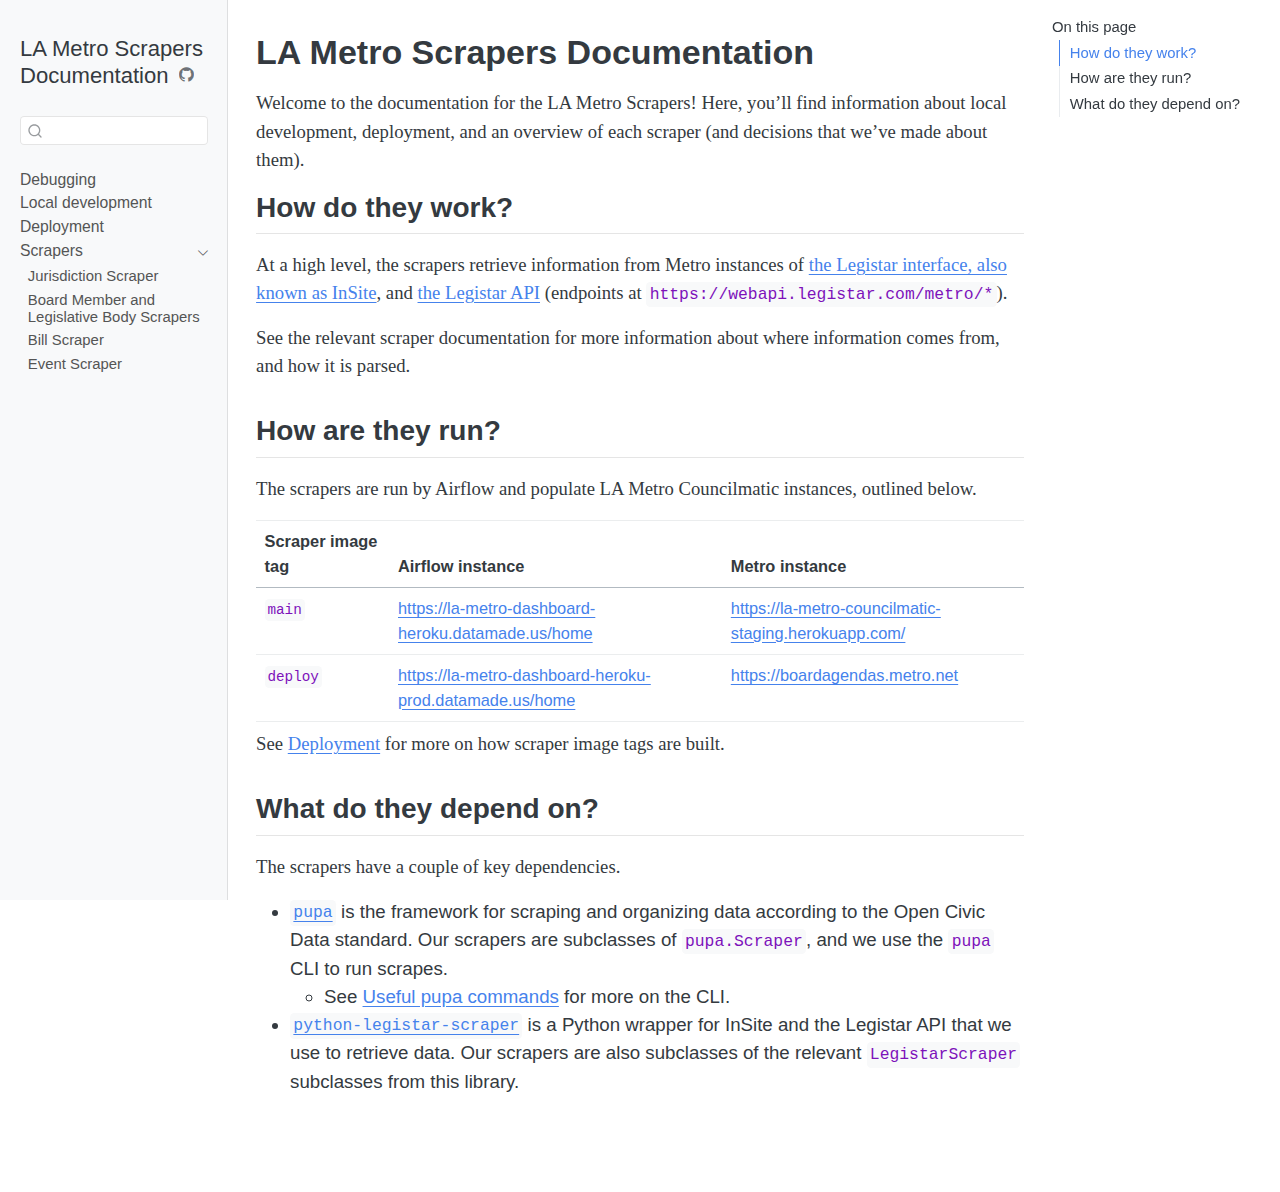
==== index.html @ 0d82e2c9 "Built site for gh-pages" ====
<!DOCTYPE html>
<html xmlns="http://www.w3.org/1999/xhtml" lang="en" xml:lang="en"><head>

<meta charset="utf-8">
<meta name="generator" content="quarto-1.5.54">

<meta name="viewport" content="width=device-width, initial-scale=1.0, user-scalable=yes">


<title>LA Metro Scrapers Documentation</title>
<style>
code{white-space: pre-wrap;}
span.smallcaps{font-variant: small-caps;}
div.columns{display: flex; gap: min(4vw, 1.5em);}
div.column{flex: auto; overflow-x: auto;}
div.hanging-indent{margin-left: 1.5em; text-indent: -1.5em;}
ul.task-list{list-style: none;}
ul.task-list li input[type="checkbox"] {
  width: 0.8em;
  margin: 0 0.8em 0.2em -1em; /* quarto-specific, see https://github.com/quarto-dev/quarto-cli/issues/4556 */ 
  vertical-align: middle;
}
</style>


<script src="site_libs/quarto-nav/quarto-nav.js"></script>
<script src="site_libs/quarto-nav/headroom.min.js"></script>
<script src="site_libs/clipboard/clipboard.min.js"></script>
<script src="site_libs/quarto-search/autocomplete.umd.js"></script>
<script src="site_libs/quarto-search/fuse.min.js"></script>
<script src="site_libs/quarto-search/quarto-search.js"></script>
<meta name="quarto:offset" content="./">
<script src="site_libs/quarto-html/quarto.js"></script>
<script src="site_libs/quarto-html/popper.min.js"></script>
<script src="site_libs/quarto-html/tippy.umd.min.js"></script>
<script src="site_libs/quarto-html/anchor.min.js"></script>
<link href="site_libs/quarto-html/tippy.css" rel="stylesheet">
<link href="site_libs/quarto-html/quarto-syntax-highlighting.css" rel="stylesheet" id="quarto-text-highlighting-styles">
<script src="site_libs/bootstrap/bootstrap.min.js"></script>
<link href="site_libs/bootstrap/bootstrap-icons.css" rel="stylesheet">
<link href="site_libs/bootstrap/bootstrap.min.css" rel="stylesheet" id="quarto-bootstrap" data-mode="light">
<script id="quarto-search-options" type="application/json">{
  "location": "sidebar",
  "copy-button": false,
  "collapse-after": 3,
  "panel-placement": "start",
  "type": "textbox",
  "limit": 50,
  "keyboard-shortcut": [
    "f",
    "/",
    "s"
  ],
  "show-item-context": false,
  "language": {
    "search-no-results-text": "No results",
    "search-matching-documents-text": "matching documents",
    "search-copy-link-title": "Copy link to search",
    "search-hide-matches-text": "Hide additional matches",
    "search-more-match-text": "more match in this document",
    "search-more-matches-text": "more matches in this document",
    "search-clear-button-title": "Clear",
    "search-text-placeholder": "",
    "search-detached-cancel-button-title": "Cancel",
    "search-submit-button-title": "Submit",
    "search-label": "Search"
  }
}</script>


<link rel="stylesheet" href="styles.css">
</head>

<body class="nav-sidebar docked">

<div id="quarto-search-results"></div>
  <header id="quarto-header" class="headroom fixed-top">
  <nav class="quarto-secondary-nav">
    <div class="container-fluid d-flex">
      <button type="button" class="quarto-btn-toggle btn" data-bs-toggle="collapse" role="button" data-bs-target=".quarto-sidebar-collapse-item" aria-controls="quarto-sidebar" aria-expanded="false" aria-label="Toggle sidebar navigation" onclick="if (window.quartoToggleHeadroom) { window.quartoToggleHeadroom(); }">
        <i class="bi bi-layout-text-sidebar-reverse"></i>
      </button>
        <nav class="quarto-page-breadcrumbs" aria-label="breadcrumb"><ol class="breadcrumb"><li class="breadcrumb-item">
      LA Metro Scrapers Documentation
      </li></ol></nav>
        <a class="flex-grow-1" role="navigation" data-bs-toggle="collapse" data-bs-target=".quarto-sidebar-collapse-item" aria-controls="quarto-sidebar" aria-expanded="false" aria-label="Toggle sidebar navigation" onclick="if (window.quartoToggleHeadroom) { window.quartoToggleHeadroom(); }">      
        </a>
      <button type="button" class="btn quarto-search-button" aria-label="Search" onclick="window.quartoOpenSearch();">
        <i class="bi bi-search"></i>
      </button>
    </div>
  </nav>
</header>
<!-- content -->
<div id="quarto-content" class="quarto-container page-columns page-rows-contents page-layout-article">
<!-- sidebar -->
  <nav id="quarto-sidebar" class="sidebar collapse collapse-horizontal quarto-sidebar-collapse-item sidebar-navigation docked overflow-auto">
    <div class="pt-lg-2 mt-2 text-left sidebar-header">
    <div class="sidebar-title mb-0 py-0">
      <a href="./">LA Metro Scrapers Documentation</a> 
        <div class="sidebar-tools-main">
    <div class="dropdown">
      <a href="" title="" id="quarto-navigation-tool-dropdown-0" class="quarto-navigation-tool dropdown-toggle px-1" data-bs-toggle="dropdown" aria-expanded="false" role="link" aria-label=""><i class="bi bi-github"></i></a>
      <ul class="dropdown-menu" aria-labelledby="quarto-navigation-tool-dropdown-0">
          <li>
            <a class="dropdown-item sidebar-tools-main-item" href="https://github.com/Metro-Records/scrapers-lametro">
            Source Code
            </a>
          </li>
          <li>
            <a class="dropdown-item sidebar-tools-main-item" href="https://github.com/Metro-Records/scrapers-lametro/issues">
            Issue Tracker
            </a>
          </li>
          <li>
            <a class="dropdown-item sidebar-tools-main-item" href="https://github.com/opencivicdata/scrapers-us-municipal/issues?q=is%3Aissue+metro">
            Legacy Issue Tracker
            </a>
          </li>
      </ul>
    </div>
</div>
    </div>
      </div>
        <div class="mt-2 flex-shrink-0 align-items-center">
        <div class="sidebar-search">
        <div id="quarto-search" class="" title="Search"></div>
        </div>
        </div>
    <div class="sidebar-menu-container"> 
    <ul class="list-unstyled mt-1">
        <li class="sidebar-item">
  <div class="sidebar-item-container"> 
  <a href="./debugging.html" class="sidebar-item-text sidebar-link">
 <span class="menu-text">Debugging</span></a>
  </div>
</li>
        <li class="sidebar-item">
  <div class="sidebar-item-container"> 
  <a href="./local-development.html" class="sidebar-item-text sidebar-link">
 <span class="menu-text">Local development</span></a>
  </div>
</li>
        <li class="sidebar-item">
  <div class="sidebar-item-container"> 
  <a href="./deployment.html" class="sidebar-item-text sidebar-link">
 <span class="menu-text">Deployment</span></a>
  </div>
</li>
        <li class="sidebar-item sidebar-item-section">
      <div class="sidebar-item-container"> 
            <a class="sidebar-item-text sidebar-link text-start" data-bs-toggle="collapse" data-bs-target="#quarto-sidebar-section-1" role="navigation" aria-expanded="true">
 <span class="menu-text">Scrapers</span></a>
          <a class="sidebar-item-toggle text-start" data-bs-toggle="collapse" data-bs-target="#quarto-sidebar-section-1" role="navigation" aria-expanded="true" aria-label="Toggle section">
            <i class="bi bi-chevron-right ms-2"></i>
          </a> 
      </div>
      <ul id="quarto-sidebar-section-1" class="collapse list-unstyled sidebar-section depth1 show">  
          <li class="sidebar-item">
  <div class="sidebar-item-container"> 
  <a href="./scrapers/jurisdiction.html" class="sidebar-item-text sidebar-link">
 <span class="menu-text">Jurisdiction Scraper</span></a>
  </div>
</li>
          <li class="sidebar-item">
  <div class="sidebar-item-container"> 
  <a href="./scrapers/people.html" class="sidebar-item-text sidebar-link">
 <span class="menu-text">Board Member and Legislative Body Scrapers</span></a>
  </div>
</li>
          <li class="sidebar-item">
  <div class="sidebar-item-container"> 
  <a href="./scrapers/bills.html" class="sidebar-item-text sidebar-link">
 <span class="menu-text">Bill Scraper</span></a>
  </div>
</li>
          <li class="sidebar-item">
  <div class="sidebar-item-container"> 
  <a href="./scrapers/events.html" class="sidebar-item-text sidebar-link">
 <span class="menu-text">Event Scraper</span></a>
  </div>
</li>
      </ul>
  </li>
    </ul>
    </div>
</nav>
<div id="quarto-sidebar-glass" class="quarto-sidebar-collapse-item" data-bs-toggle="collapse" data-bs-target=".quarto-sidebar-collapse-item"></div>
<!-- margin-sidebar -->
    <div id="quarto-margin-sidebar" class="sidebar margin-sidebar">
        <nav id="TOC" role="doc-toc" class="toc-active">
    <h2 id="toc-title">On this page</h2>
   
  <ul>
  <li><a href="#how-do-they-work" id="toc-how-do-they-work" class="nav-link active" data-scroll-target="#how-do-they-work">How do they work?</a></li>
  <li><a href="#how-are-they-run" id="toc-how-are-they-run" class="nav-link" data-scroll-target="#how-are-they-run">How are they run?</a></li>
  <li><a href="#what-do-they-depend-on" id="toc-what-do-they-depend-on" class="nav-link" data-scroll-target="#what-do-they-depend-on">What do they depend on?</a></li>
  </ul>
</nav>
    </div>
<!-- main -->
<main class="content" id="quarto-document-content">

<header id="title-block-header" class="quarto-title-block default">
<div class="quarto-title">
<h1 class="title">LA Metro Scrapers Documentation</h1>
</div>



<div class="quarto-title-meta">

    
  
    
  </div>
  


</header>


<p>Welcome to the documentation for the LA Metro Scrapers! Here, you’ll find information about local development, deployment, and an overview of each scraper (and decisions that we’ve made about them).</p>
<section id="how-do-they-work" class="level2">
<h2 class="anchored" data-anchor-id="how-do-they-work">How do they work?</h2>
<p>At a high level, the scrapers retrieve information from Metro instances of <a href="https://metro.legistar.com/Legislation.aspx">the Legistar interface, also known as InSite</a>, and <a href="https://webapi.legistar.com/">the Legistar API</a> (endpoints at <code>https://webapi.legistar.com/metro/*</code>).</p>
<p>See the relevant scraper documentation for more information about where information comes from, and how it is parsed.</p>
</section>
<section id="how-are-they-run" class="level2">
<h2 class="anchored" data-anchor-id="how-are-they-run">How are they run?</h2>
<p>The scrapers are run by Airflow and populate LA Metro Councilmatic instances, outlined below.</p>
<table class="caption-top table">
<thead>
<tr class="header">
<th>Scraper image tag</th>
<th>Airflow instance</th>
<th>Metro instance</th>
</tr>
</thead>
<tbody>
<tr class="odd">
<td><code>main</code></td>
<td><a href="https://la-metro-dashboard-heroku.datamade.us/home">https://la-metro-dashboard-heroku.datamade.us/home</a></td>
<td><a href="https://la-metro-councilmatic-staging.herokuapp.com/">https://la-metro-councilmatic-staging.herokuapp.com/</a></td>
</tr>
<tr class="even">
<td><code>deploy</code></td>
<td><a href="https://la-metro-dashboard-heroku-prod.datamade.us/home">https://la-metro-dashboard-heroku-prod.datamade.us/home</a></td>
<td><a href="https://boardagendas.metro.net">https://boardagendas.metro.net</a></td>
</tr>
</tbody>
</table>
<p>See <a href="./deployment.html">Deployment</a> for more on how scraper image tags are built.</p>
</section>
<section id="what-do-they-depend-on" class="level2">
<h2 class="anchored" data-anchor-id="what-do-they-depend-on">What do they depend on?</h2>
<p>The scrapers have a couple of key dependencies.</p>
<ul>
<li><a href="https://github.com/opencivicdata/pupa"><code>pupa</code></a> is the framework for scraping and organizing data according to the Open Civic Data standard. Our scrapers are subclasses of <code>pupa.Scraper</code>, and we use the <code>pupa</code> CLI to run scrapes.
<ul>
<li>See <a href="http://localhost:3821/local-development.html#useful-pupa-commands">Useful pupa commands</a> for more on the CLI.</li>
</ul></li>
<li><a href="https://github.com/opencivicdata/python-legistar-scraper/"><code>python-legistar-scraper</code></a> is a Python wrapper for InSite and the Legistar API that we use to retrieve data. Our scrapers are also subclasses of the relevant <code>LegistarScraper</code> subclasses from this library.</li>
</ul>


</section>

</main> <!-- /main -->
<script id="quarto-html-after-body" type="application/javascript">
window.document.addEventListener("DOMContentLoaded", function (event) {
  const toggleBodyColorMode = (bsSheetEl) => {
    const mode = bsSheetEl.getAttribute("data-mode");
    const bodyEl = window.document.querySelector("body");
    if (mode === "dark") {
      bodyEl.classList.add("quarto-dark");
      bodyEl.classList.remove("quarto-light");
    } else {
      bodyEl.classList.add("quarto-light");
      bodyEl.classList.remove("quarto-dark");
    }
  }
  const toggleBodyColorPrimary = () => {
    const bsSheetEl = window.document.querySelector("link#quarto-bootstrap");
    if (bsSheetEl) {
      toggleBodyColorMode(bsSheetEl);
    }
  }
  toggleBodyColorPrimary();  
  const icon = "";
  const anchorJS = new window.AnchorJS();
  anchorJS.options = {
    placement: 'right',
    icon: icon
  };
  anchorJS.add('.anchored');
  const isCodeAnnotation = (el) => {
    for (const clz of el.classList) {
      if (clz.startsWith('code-annotation-')) {                     
        return true;
      }
    }
    return false;
  }
  const onCopySuccess = function(e) {
    // button target
    const button = e.trigger;
    // don't keep focus
    button.blur();
    // flash "checked"
    button.classList.add('code-copy-button-checked');
    var currentTitle = button.getAttribute("title");
    button.setAttribute("title", "Copied!");
    let tooltip;
    if (window.bootstrap) {
      button.setAttribute("data-bs-toggle", "tooltip");
      button.setAttribute("data-bs-placement", "left");
      button.setAttribute("data-bs-title", "Copied!");
      tooltip = new bootstrap.Tooltip(button, 
        { trigger: "manual", 
          customClass: "code-copy-button-tooltip",
          offset: [0, -8]});
      tooltip.show();    
    }
    setTimeout(function() {
      if (tooltip) {
        tooltip.hide();
        button.removeAttribute("data-bs-title");
        button.removeAttribute("data-bs-toggle");
        button.removeAttribute("data-bs-placement");
      }
      button.setAttribute("title", currentTitle);
      button.classList.remove('code-copy-button-checked');
    }, 1000);
    // clear code selection
    e.clearSelection();
  }
  const getTextToCopy = function(trigger) {
      const codeEl = trigger.previousElementSibling.cloneNode(true);
      for (const childEl of codeEl.children) {
        if (isCodeAnnotation(childEl)) {
          childEl.remove();
        }
      }
      return codeEl.innerText;
  }
  const clipboard = new window.ClipboardJS('.code-copy-button:not([data-in-quarto-modal])', {
    text: getTextToCopy
  });
  clipboard.on('success', onCopySuccess);
  if (window.document.getElementById('quarto-embedded-source-code-modal')) {
    // For code content inside modals, clipBoardJS needs to be initialized with a container option
    // TODO: Check when it could be a function (https://github.com/zenorocha/clipboard.js/issues/860)
    const clipboardModal = new window.ClipboardJS('.code-copy-button[data-in-quarto-modal]', {
      text: getTextToCopy,
      container: window.document.getElementById('quarto-embedded-source-code-modal')
    });
    clipboardModal.on('success', onCopySuccess);
  }
    var localhostRegex = new RegExp(/^(?:http|https):\/\/localhost\:?[0-9]*\//);
    var mailtoRegex = new RegExp(/^mailto:/);
      var filterRegex = new RegExp("https:\/\/Metro-Records\.github\.io\/scrapers-lametro\/");
    var isInternal = (href) => {
        return filterRegex.test(href) || localhostRegex.test(href) || mailtoRegex.test(href);
    }
    // Inspect non-navigation links and adorn them if external
 	var links = window.document.querySelectorAll('a[href]:not(.nav-link):not(.navbar-brand):not(.toc-action):not(.sidebar-link):not(.sidebar-item-toggle):not(.pagination-link):not(.no-external):not([aria-hidden]):not(.dropdown-item):not(.quarto-navigation-tool):not(.about-link)');
    for (var i=0; i<links.length; i++) {
      const link = links[i];
      if (!isInternal(link.href)) {
        // undo the damage that might have been done by quarto-nav.js in the case of
        // links that we want to consider external
        if (link.dataset.originalHref !== undefined) {
          link.href = link.dataset.originalHref;
        }
      }
    }
  function tippyHover(el, contentFn, onTriggerFn, onUntriggerFn) {
    const config = {
      allowHTML: true,
      maxWidth: 500,
      delay: 100,
      arrow: false,
      appendTo: function(el) {
          return el.parentElement;
      },
      interactive: true,
      interactiveBorder: 10,
      theme: 'quarto',
      placement: 'bottom-start',
    };
    if (contentFn) {
      config.content = contentFn;
    }
    if (onTriggerFn) {
      config.onTrigger = onTriggerFn;
    }
    if (onUntriggerFn) {
      config.onUntrigger = onUntriggerFn;
    }
    window.tippy(el, config); 
  }
  const noterefs = window.document.querySelectorAll('a[role="doc-noteref"]');
  for (var i=0; i<noterefs.length; i++) {
    const ref = noterefs[i];
    tippyHover(ref, function() {
      // use id or data attribute instead here
      let href = ref.getAttribute('data-footnote-href') || ref.getAttribute('href');
      try { href = new URL(href).hash; } catch {}
      const id = href.replace(/^#\/?/, "");
      const note = window.document.getElementById(id);
      if (note) {
        return note.innerHTML;
      } else {
        return "";
      }
    });
  }
  const xrefs = window.document.querySelectorAll('a.quarto-xref');
  const processXRef = (id, note) => {
    // Strip column container classes
    const stripColumnClz = (el) => {
      el.classList.remove("page-full", "page-columns");
      if (el.children) {
        for (const child of el.children) {
          stripColumnClz(child);
        }
      }
    }
    stripColumnClz(note)
    if (id === null || id.startsWith('sec-')) {
      // Special case sections, only their first couple elements
      const container = document.createElement("div");
      if (note.children && note.children.length > 2) {
        container.appendChild(note.children[0].cloneNode(true));
        for (let i = 1; i < note.children.length; i++) {
          const child = note.children[i];
          if (child.tagName === "P" && child.innerText === "") {
            continue;
          } else {
            container.appendChild(child.cloneNode(true));
            break;
          }
        }
        if (window.Quarto?.typesetMath) {
          window.Quarto.typesetMath(container);
        }
        return container.innerHTML
      } else {
        if (window.Quarto?.typesetMath) {
          window.Quarto.typesetMath(note);
        }
        return note.innerHTML;
      }
    } else {
      // Remove any anchor links if they are present
      const anchorLink = note.querySelector('a.anchorjs-link');
      if (anchorLink) {
        anchorLink.remove();
      }
      if (window.Quarto?.typesetMath) {
        window.Quarto.typesetMath(note);
      }
      // TODO in 1.5, we should make sure this works without a callout special case
      if (note.classList.contains("callout")) {
        return note.outerHTML;
      } else {
        return note.innerHTML;
      }
    }
  }
  for (var i=0; i<xrefs.length; i++) {
    const xref = xrefs[i];
    tippyHover(xref, undefined, function(instance) {
      instance.disable();
      let url = xref.getAttribute('href');
      let hash = undefined; 
      if (url.startsWith('#')) {
        hash = url;
      } else {
        try { hash = new URL(url).hash; } catch {}
      }
      if (hash) {
        const id = hash.replace(/^#\/?/, "");
        const note = window.document.getElementById(id);
        if (note !== null) {
          try {
            const html = processXRef(id, note.cloneNode(true));
            instance.setContent(html);
          } finally {
            instance.enable();
            instance.show();
          }
        } else {
          // See if we can fetch this
          fetch(url.split('#')[0])
          .then(res => res.text())
          .then(html => {
            const parser = new DOMParser();
            const htmlDoc = parser.parseFromString(html, "text/html");
            const note = htmlDoc.getElementById(id);
            if (note !== null) {
              const html = processXRef(id, note);
              instance.setContent(html);
            } 
          }).finally(() => {
            instance.enable();
            instance.show();
          });
        }
      } else {
        // See if we can fetch a full url (with no hash to target)
        // This is a special case and we should probably do some content thinning / targeting
        fetch(url)
        .then(res => res.text())
        .then(html => {
          const parser = new DOMParser();
          const htmlDoc = parser.parseFromString(html, "text/html");
          const note = htmlDoc.querySelector('main.content');
          if (note !== null) {
            // This should only happen for chapter cross references
            // (since there is no id in the URL)
            // remove the first header
            if (note.children.length > 0 && note.children[0].tagName === "HEADER") {
              note.children[0].remove();
            }
            const html = processXRef(null, note);
            instance.setContent(html);
          } 
        }).finally(() => {
          instance.enable();
          instance.show();
        });
      }
    }, function(instance) {
    });
  }
      let selectedAnnoteEl;
      const selectorForAnnotation = ( cell, annotation) => {
        let cellAttr = 'data-code-cell="' + cell + '"';
        let lineAttr = 'data-code-annotation="' +  annotation + '"';
        const selector = 'span[' + cellAttr + '][' + lineAttr + ']';
        return selector;
      }
      const selectCodeLines = (annoteEl) => {
        const doc = window.document;
        const targetCell = annoteEl.getAttribute("data-target-cell");
        const targetAnnotation = annoteEl.getAttribute("data-target-annotation");
        const annoteSpan = window.document.querySelector(selectorForAnnotation(targetCell, targetAnnotation));
        const lines = annoteSpan.getAttribute("data-code-lines").split(",");
        const lineIds = lines.map((line) => {
          return targetCell + "-" + line;
        })
        let top = null;
        let height = null;
        let parent = null;
        if (lineIds.length > 0) {
            //compute the position of the single el (top and bottom and make a div)
            const el = window.document.getElementById(lineIds[0]);
            top = el.offsetTop;
            height = el.offsetHeight;
            parent = el.parentElement.parentElement;
          if (lineIds.length > 1) {
            const lastEl = window.document.getElementById(lineIds[lineIds.length - 1]);
            const bottom = lastEl.offsetTop + lastEl.offsetHeight;
            height = bottom - top;
          }
          if (top !== null && height !== null && parent !== null) {
            // cook up a div (if necessary) and position it 
            let div = window.document.getElementById("code-annotation-line-highlight");
            if (div === null) {
              div = window.document.createElement("div");
              div.setAttribute("id", "code-annotation-line-highlight");
              div.style.position = 'absolute';
              parent.appendChild(div);
            }
            div.style.top = top - 2 + "px";
            div.style.height = height + 4 + "px";
            div.style.left = 0;
            let gutterDiv = window.document.getElementById("code-annotation-line-highlight-gutter");
            if (gutterDiv === null) {
              gutterDiv = window.document.createElement("div");
              gutterDiv.setAttribute("id", "code-annotation-line-highlight-gutter");
              gutterDiv.style.position = 'absolute';
              const codeCell = window.document.getElementById(targetCell);
              const gutter = codeCell.querySelector('.code-annotation-gutter');
              gutter.appendChild(gutterDiv);
            }
            gutterDiv.style.top = top - 2 + "px";
            gutterDiv.style.height = height + 4 + "px";
          }
          selectedAnnoteEl = annoteEl;
        }
      };
      const unselectCodeLines = () => {
        const elementsIds = ["code-annotation-line-highlight", "code-annotation-line-highlight-gutter"];
        elementsIds.forEach((elId) => {
          const div = window.document.getElementById(elId);
          if (div) {
            div.remove();
          }
        });
        selectedAnnoteEl = undefined;
      };
        // Handle positioning of the toggle
    window.addEventListener(
      "resize",
      throttle(() => {
        elRect = undefined;
        if (selectedAnnoteEl) {
          selectCodeLines(selectedAnnoteEl);
        }
      }, 10)
    );
    function throttle(fn, ms) {
    let throttle = false;
    let timer;
      return (...args) => {
        if(!throttle) { // first call gets through
            fn.apply(this, args);
            throttle = true;
        } else { // all the others get throttled
            if(timer) clearTimeout(timer); // cancel #2
            timer = setTimeout(() => {
              fn.apply(this, args);
              timer = throttle = false;
            }, ms);
        }
      };
    }
      // Attach click handler to the DT
      const annoteDls = window.document.querySelectorAll('dt[data-target-cell]');
      for (const annoteDlNode of annoteDls) {
        annoteDlNode.addEventListener('click', (event) => {
          const clickedEl = event.target;
          if (clickedEl !== selectedAnnoteEl) {
            unselectCodeLines();
            const activeEl = window.document.querySelector('dt[data-target-cell].code-annotation-active');
            if (activeEl) {
              activeEl.classList.remove('code-annotation-active');
            }
            selectCodeLines(clickedEl);
            clickedEl.classList.add('code-annotation-active');
          } else {
            // Unselect the line
            unselectCodeLines();
            clickedEl.classList.remove('code-annotation-active');
          }
        });
      }
  const findCites = (el) => {
    const parentEl = el.parentElement;
    if (parentEl) {
      const cites = parentEl.dataset.cites;
      if (cites) {
        return {
          el,
          cites: cites.split(' ')
        };
      } else {
        return findCites(el.parentElement)
      }
    } else {
      return undefined;
    }
  };
  var bibliorefs = window.document.querySelectorAll('a[role="doc-biblioref"]');
  for (var i=0; i<bibliorefs.length; i++) {
    const ref = bibliorefs[i];
    const citeInfo = findCites(ref);
    if (citeInfo) {
      tippyHover(citeInfo.el, function() {
        var popup = window.document.createElement('div');
        citeInfo.cites.forEach(function(cite) {
          var citeDiv = window.document.createElement('div');
          citeDiv.classList.add('hanging-indent');
          citeDiv.classList.add('csl-entry');
          var biblioDiv = window.document.getElementById('ref-' + cite);
          if (biblioDiv) {
            citeDiv.innerHTML = biblioDiv.innerHTML;
          }
          popup.appendChild(citeDiv);
        });
        return popup.innerHTML;
      });
    }
  }
});
</script>
</div> <!-- /content -->




</body></html>
---- site_libs/quarto-html/tippy.css ----
.tippy-box[data-animation=fade][data-state=hidden]{opacity:0}[data-tippy-root]{max-width:calc(100vw - 10px)}.tippy-box{position:relative;background-color:#333;color:#fff;border-radius:4px;font-size:14px;line-height:1.4;white-space:normal;outline:0;transition-property:transform,visibility,opacity}.tippy-box[data-placement^=top]>.tippy-arrow{bottom:0}.tippy-box[data-placement^=top]>.tippy-arrow:before{bottom:-7px;left:0;border-width:8px 8px 0;border-top-color:initial;transform-origin:center top}.tippy-box[data-placement^=bottom]>.tippy-arrow{top:0}.tippy-box[data-placement^=bottom]>.tippy-arrow:before{top:-7px;left:0;border-width:0 8px 8px;border-bottom-color:initial;transform-origin:center bottom}.tippy-box[data-placement^=left]>.tippy-arrow{right:0}.tippy-box[data-placement^=left]>.tippy-arrow:before{border-width:8px 0 8px 8px;border-left-color:initial;right:-7px;transform-origin:center left}.tippy-box[data-placement^=right]>.tippy-arrow{left:0}.tippy-box[data-placement^=right]>.tippy-arrow:before{left:-7px;border-width:8px 8px 8px 0;border-right-color:initial;transform-origin:center right}.tippy-box[data-inertia][data-state=visible]{transition-timing-function:cubic-bezier(.54,1.5,.38,1.11)}.tippy-arrow{width:16px;height:16px;color:#333}.tippy-arrow:before{content:"";position:absolute;border-color:transparent;border-style:solid}.tippy-content{position:relative;padding:5px 9px;z-index:1}
---- site_libs/quarto-html/quarto-syntax-highlighting.css ----
/* quarto syntax highlight colors */
:root {
  --quarto-hl-ot-color: #003B4F;
  --quarto-hl-at-color: #657422;
  --quarto-hl-ss-color: #20794D;
  --quarto-hl-an-color: #5E5E5E;
  --quarto-hl-fu-color: #4758AB;
  --quarto-hl-st-color: #20794D;
  --quarto-hl-cf-color: #003B4F;
  --quarto-hl-op-color: #5E5E5E;
  --quarto-hl-er-color: #AD0000;
  --quarto-hl-bn-color: #AD0000;
  --quarto-hl-al-color: #AD0000;
  --quarto-hl-va-color: #111111;
  --quarto-hl-bu-color: inherit;
  --quarto-hl-ex-color: inherit;
  --quarto-hl-pp-color: #AD0000;
  --quarto-hl-in-color: #5E5E5E;
  --quarto-hl-vs-color: #20794D;
  --quarto-hl-wa-color: #5E5E5E;
  --quarto-hl-do-color: #5E5E5E;
  --quarto-hl-im-color: #00769E;
  --quarto-hl-ch-color: #20794D;
  --quarto-hl-dt-color: #AD0000;
  --quarto-hl-fl-color: #AD0000;
  --quarto-hl-co-color: #5E5E5E;
  --quarto-hl-cv-color: #5E5E5E;
  --quarto-hl-cn-color: #8f5902;
  --quarto-hl-sc-color: #5E5E5E;
  --quarto-hl-dv-color: #AD0000;
  --quarto-hl-kw-color: #003B4F;
}

/* other quarto variables */
:root {
  --quarto-font-monospace: SFMono-Regular, Menlo, Monaco, Consolas, "Liberation Mono", "Courier New", monospace;
}

pre > code.sourceCode > span {
  color: #003B4F;
}

code span {
  color: #003B4F;
}

code.sourceCode > span {
  color: #003B4F;
}

div.sourceCode,
div.sourceCode pre.sourceCode {
  color: #003B4F;
}

code span.ot {
  color: #003B4F;
  font-style: inherit;
}

code span.at {
  color: #657422;
  font-style: inherit;
}

code span.ss {
  color: #20794D;
  font-style: inherit;
}

code span.an {
  color: #5E5E5E;
  font-style: inherit;
}

code span.fu {
  color: #4758AB;
  font-style: inherit;
}

code span.st {
  color: #20794D;
  font-style: inherit;
}

code span.cf {
  color: #003B4F;
  font-weight: bold;
  font-style: inherit;
}

code span.op {
  color: #5E5E5E;
  font-style: inherit;
}

code span.er {
  color: #AD0000;
  font-style: inherit;
}

code span.bn {
  color: #AD0000;
  font-style: inherit;
}

code span.al {
  color: #AD0000;
  font-style: inherit;
}

code span.va {
  color: #111111;
  font-style: inherit;
}

code span.bu {
  font-style: inherit;
}

code span.ex {
  font-style: inherit;
}

code span.pp {
  color: #AD0000;
  font-style: inherit;
}

code span.in {
  color: #5E5E5E;
  font-style: inherit;
}

code span.vs {
  color: #20794D;
  font-style: inherit;
}

code span.wa {
  color: #5E5E5E;
  font-style: italic;
}

code span.do {
  color: #5E5E5E;
  font-style: italic;
}

code span.im {
  color: #00769E;
  font-style: inherit;
}

code span.ch {
  color: #20794D;
  font-style: inherit;
}

code span.dt {
  color: #AD0000;
  font-style: inherit;
}

code span.fl {
  color: #AD0000;
  font-style: inherit;
}

code span.co {
  color: #5E5E5E;
  font-style: inherit;
}

code span.cv {
  color: #5E5E5E;
  font-style: italic;
}

code span.cn {
  color: #8f5902;
  font-style: inherit;
}

code span.sc {
  color: #5E5E5E;
  font-style: inherit;
}

code span.dv {
  color: #AD0000;
  font-style: inherit;
}

code span.kw {
  color: #003B4F;
  font-weight: bold;
  font-style: inherit;
}

.prevent-inlining {
  content: "</";
}

/*# sourceMappingURL=debc5d5d77c3f9108843748ff7464032.css.map */
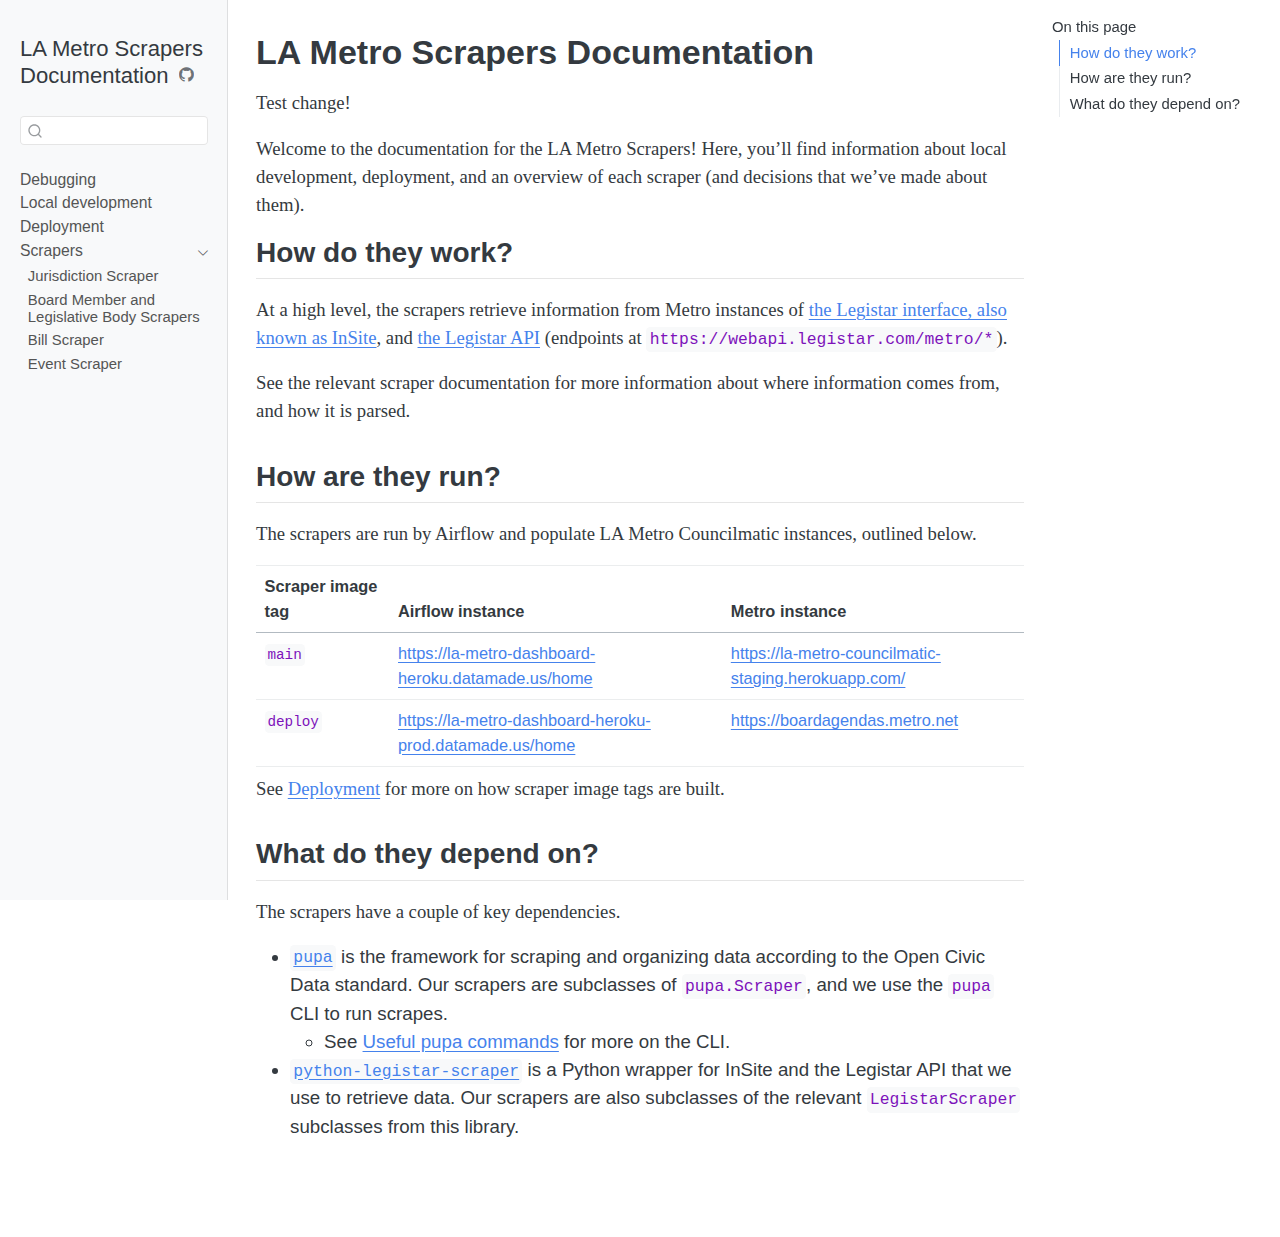
==== commit f803bbfa: "Built site for gh-pages" ====
--- a/index.html
+++ b/index.html
@@ -2,7 +2,7 @@
 <html xmlns="http://www.w3.org/1999/xhtml" lang="en" xml:lang="en"><head>
 
 <meta charset="utf-8">
-<meta name="generator" content="quarto-1.5.54">
+<meta name="generator" content="quarto-1.5.57">
 
 <meta name="viewport" content="width=device-width, initial-scale=1.0, user-scalable=yes">
 
@@ -220,6 +220,7 @@
 </header>
 
 
+<p>Test change!</p>
 <p>Welcome to the documentation for the LA Metro Scrapers! Here, you’ll find information about local development, deployment, and an overview of each scraper (and decisions that we’ve made about them).</p>
 <section id="how-do-they-work" class="level2">
 <h2 class="anchored" data-anchor-id="how-do-they-work">How do they work?</h2>
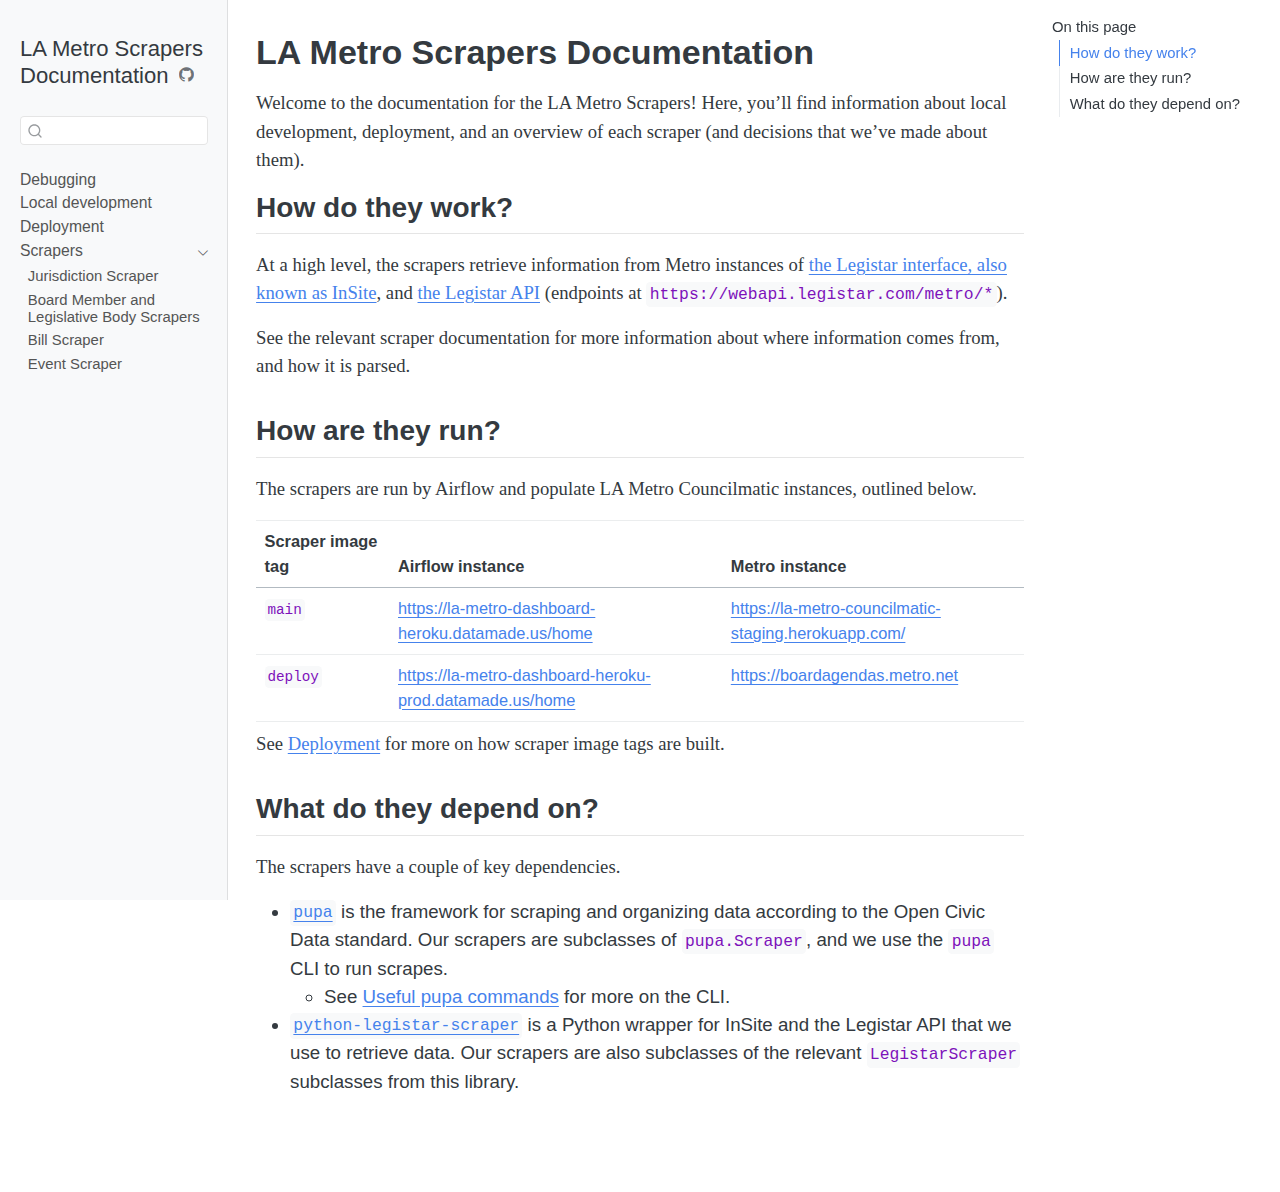
==== commit b975e347: "Built site for gh-pages" ====
--- a/index.html
+++ b/index.html
@@ -2,7 +2,7 @@
 <html xmlns="http://www.w3.org/1999/xhtml" lang="en" xml:lang="en"><head>
 
 <meta charset="utf-8">
-<meta name="generator" content="quarto-1.5.57">
+<meta name="generator" content="quarto-1.5.54">
 
 <meta name="viewport" content="width=device-width, initial-scale=1.0, user-scalable=yes">
 
@@ -220,7 +220,6 @@
 </header>
 
 
-<p>Test change!</p>
 <p>Welcome to the documentation for the LA Metro Scrapers! Here, you’ll find information about local development, deployment, and an overview of each scraper (and decisions that we’ve made about them).</p>
 <section id="how-do-they-work" class="level2">
 <h2 class="anchored" data-anchor-id="how-do-they-work">How do they work?</h2>
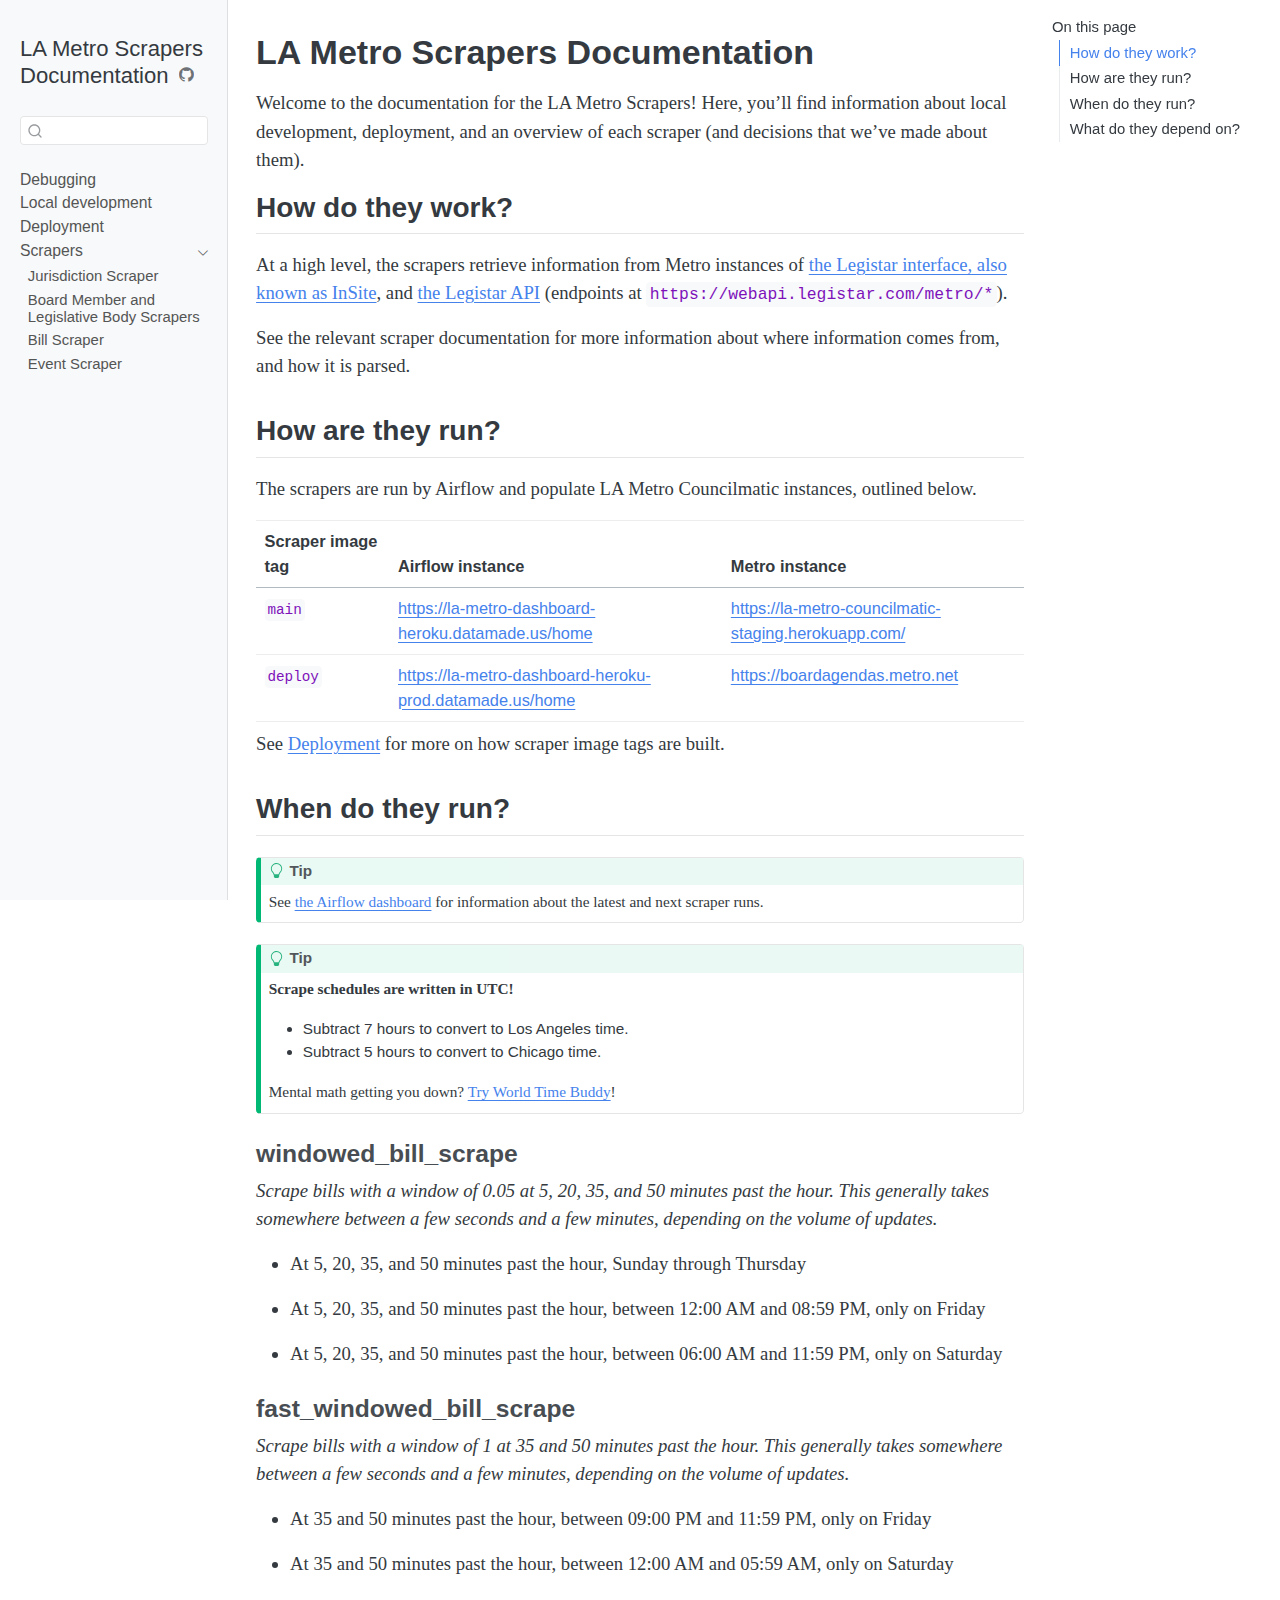
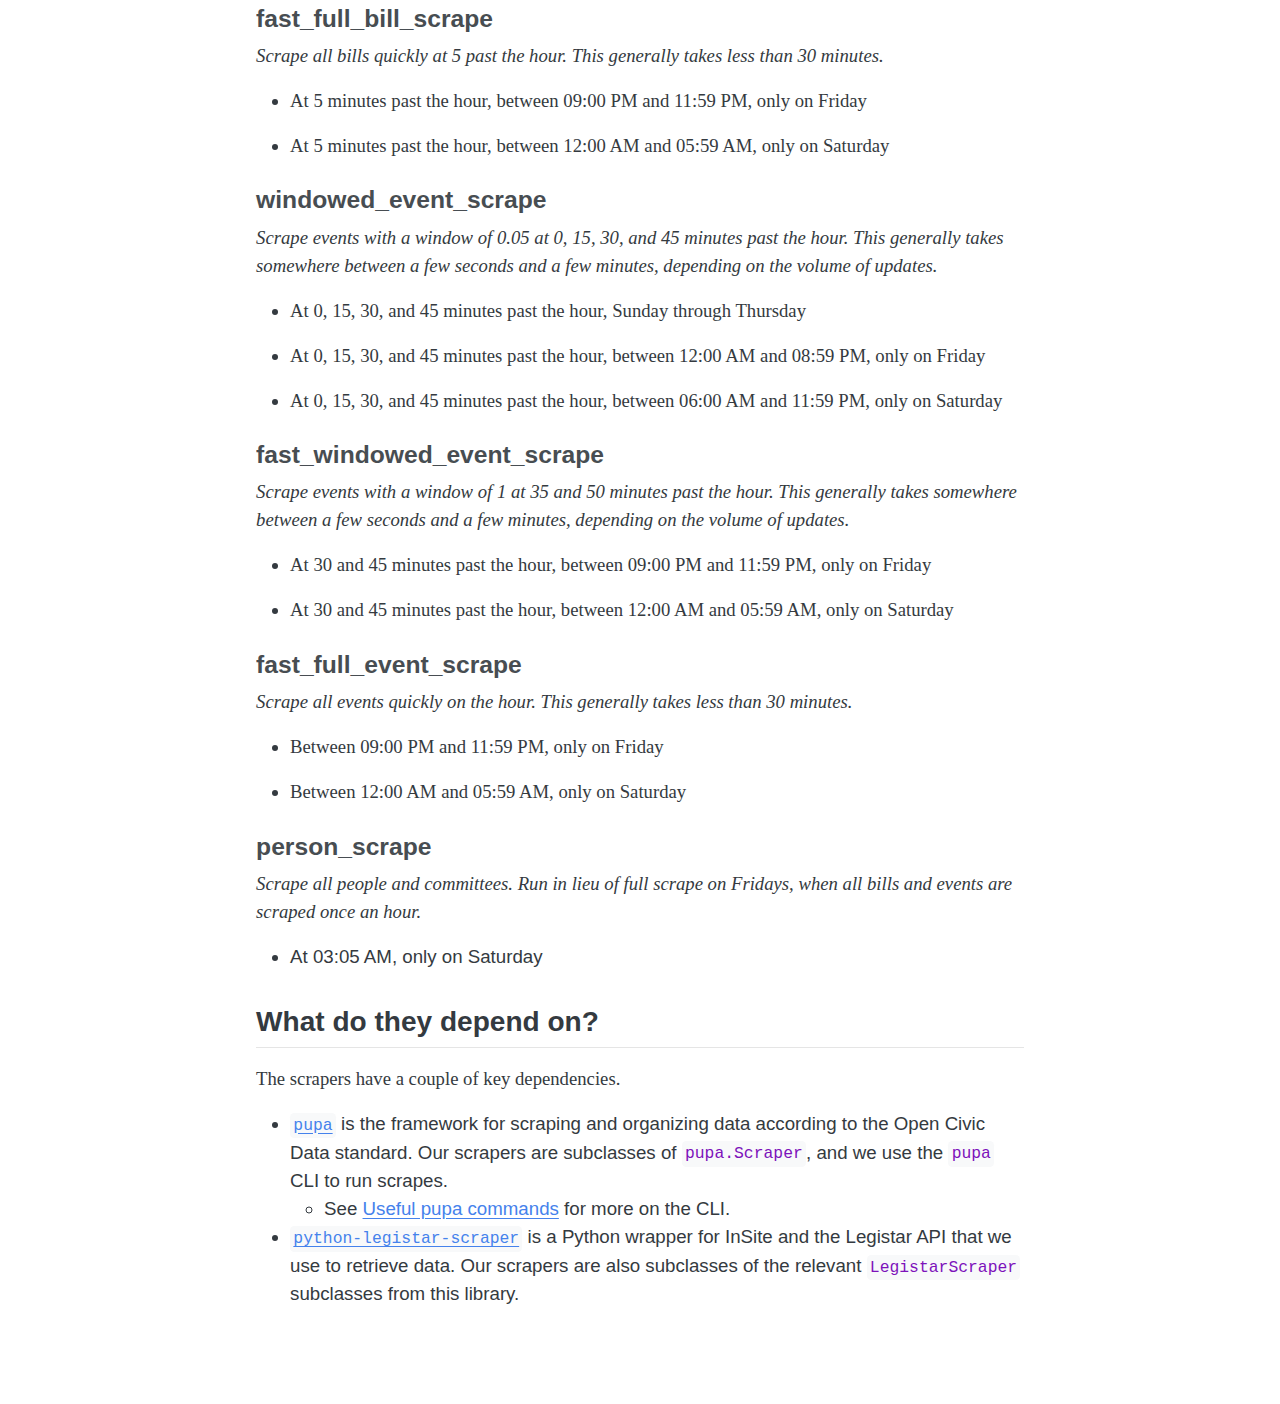
==== commit a48efb0b: "Built site for gh-pages" ====
--- a/index.html
+++ b/index.html
@@ -2,7 +2,7 @@
 <html xmlns="http://www.w3.org/1999/xhtml" lang="en" xml:lang="en"><head>
 
 <meta charset="utf-8">
-<meta name="generator" content="quarto-1.5.54">
+<meta name="generator" content="quarto-1.5.57">
 
 <meta name="viewport" content="width=device-width, initial-scale=1.0, user-scalable=yes">
 
@@ -194,6 +194,16 @@
   <ul>
   <li><a href="#how-do-they-work" id="toc-how-do-they-work" class="nav-link active" data-scroll-target="#how-do-they-work">How do they work?</a></li>
   <li><a href="#how-are-they-run" id="toc-how-are-they-run" class="nav-link" data-scroll-target="#how-are-they-run">How are they run?</a></li>
+  <li><a href="#when-do-they-run" id="toc-when-do-they-run" class="nav-link" data-scroll-target="#when-do-they-run">When do they run?</a>
+  <ul class="collapse">
+  <li><a href="#windowed_bill_scrape" id="toc-windowed_bill_scrape" class="nav-link" data-scroll-target="#windowed_bill_scrape">windowed_bill_scrape</a></li>
+  <li><a href="#fast_windowed_bill_scrape" id="toc-fast_windowed_bill_scrape" class="nav-link" data-scroll-target="#fast_windowed_bill_scrape">fast_windowed_bill_scrape</a></li>
+  <li><a href="#fast_full_bill_scrape" id="toc-fast_full_bill_scrape" class="nav-link" data-scroll-target="#fast_full_bill_scrape">fast_full_bill_scrape</a></li>
+  <li><a href="#windowed_event_scrape" id="toc-windowed_event_scrape" class="nav-link" data-scroll-target="#windowed_event_scrape">windowed_event_scrape</a></li>
+  <li><a href="#fast_windowed_event_scrape" id="toc-fast_windowed_event_scrape" class="nav-link" data-scroll-target="#fast_windowed_event_scrape">fast_windowed_event_scrape</a></li>
+  <li><a href="#fast_full_event_scrape" id="toc-fast_full_event_scrape" class="nav-link" data-scroll-target="#fast_full_event_scrape">fast_full_event_scrape</a></li>
+  <li><a href="#person_scrape" id="toc-person_scrape" class="nav-link" data-scroll-target="#person_scrape">person_scrape</a></li>
+  </ul></li>
   <li><a href="#what-do-they-depend-on" id="toc-what-do-they-depend-on" class="nav-link" data-scroll-target="#what-do-they-depend-on">What do they depend on?</a></li>
   </ul>
 </nav>
@@ -251,6 +261,97 @@
 </tbody>
 </table>
 <p>See <a href="./deployment.html">Deployment</a> for more on how scraper image tags are built.</p>
+</section>
+<section id="when-do-they-run" class="level2">
+<h2 class="anchored" data-anchor-id="when-do-they-run">When do they run?</h2>
+<div class="callout callout-style-default callout-tip callout-titled">
+<div class="callout-header d-flex align-content-center">
+<div class="callout-icon-container">
+<i class="callout-icon"></i>
+</div>
+<div class="callout-title-container flex-fill">
+Tip
+</div>
+</div>
+<div class="callout-body-container callout-body">
+<p>See <a href="https://la-metro-dashboard-heroku-prod.datamade.us/dashboard/">the Airflow dashboard</a> for information about the latest and next scraper runs.</p>
+</div>
+</div>
+<div class="callout callout-style-default callout-tip callout-titled">
+<div class="callout-header d-flex align-content-center">
+<div class="callout-icon-container">
+<i class="callout-icon"></i>
+</div>
+<div class="callout-title-container flex-fill">
+Tip
+</div>
+</div>
+<div class="callout-body-container callout-body">
+<p><strong>Scrape schedules are written in UTC!</strong></p>
+<ul>
+<li>Subtract 7 hours to convert to Los Angeles time.</li>
+<li>Subtract 5 hours to convert to Chicago time.</li>
+</ul>
+<p>Mental math getting you down? <a href="https://www.worldtimebuddy.com/?pl=1&amp;lid=100,5368361,4887398&amp;h=100&amp;hf=1">Try World Time Buddy</a>!</p>
+</div>
+</div>
+<section id="windowed_bill_scrape" class="level3">
+<h3 class="anchored" data-anchor-id="windowed_bill_scrape">windowed_bill_scrape</h3>
+<p><em>Scrape bills with a window of 0.05 at 5, 20, 35, and 50 minutes past the hour. This generally takes somewhere between a few seconds and a few minutes, depending on the volume of updates.</em></p>
+<ul>
+<li><p>At 5, 20, 35, and 50 minutes past the hour, Sunday through Thursday</p></li>
+<li><p>At 5, 20, 35, and 50 minutes past the hour, between 12:00 AM and 08:59 PM, only on Friday</p></li>
+<li><p>At 5, 20, 35, and 50 minutes past the hour, between 06:00 AM and 11:59 PM, only on Saturday</p></li>
+</ul>
+</section>
+<section id="fast_windowed_bill_scrape" class="level3">
+<h3 class="anchored" data-anchor-id="fast_windowed_bill_scrape">fast_windowed_bill_scrape</h3>
+<p><em>Scrape bills with a window of 1 at 35 and 50 minutes past the hour. This generally takes somewhere between a few seconds and a few minutes, depending on the volume of updates.</em></p>
+<ul>
+<li><p>At 35 and 50 minutes past the hour, between 09:00 PM and 11:59 PM, only on Friday</p></li>
+<li><p>At 35 and 50 minutes past the hour, between 12:00 AM and 05:59 AM, only on Saturday</p></li>
+</ul>
+</section>
+<section id="fast_full_bill_scrape" class="level3">
+<h3 class="anchored" data-anchor-id="fast_full_bill_scrape">fast_full_bill_scrape</h3>
+<p><em>Scrape all bills quickly at 5 past the hour. This generally takes less than 30 minutes.</em></p>
+<ul>
+<li><p>At 5 minutes past the hour, between 09:00 PM and 11:59 PM, only on Friday</p></li>
+<li><p>At 5 minutes past the hour, between 12:00 AM and 05:59 AM, only on Saturday</p></li>
+</ul>
+</section>
+<section id="windowed_event_scrape" class="level3">
+<h3 class="anchored" data-anchor-id="windowed_event_scrape">windowed_event_scrape</h3>
+<p><em>Scrape events with a window of 0.05 at 0, 15, 30, and 45 minutes past the hour. This generally takes somewhere between a few seconds and a few minutes, depending on the volume of updates.</em></p>
+<ul>
+<li><p>At 0, 15, 30, and 45 minutes past the hour, Sunday through Thursday</p></li>
+<li><p>At 0, 15, 30, and 45 minutes past the hour, between 12:00 AM and 08:59 PM, only on Friday</p></li>
+<li><p>At 0, 15, 30, and 45 minutes past the hour, between 06:00 AM and 11:59 PM, only on Saturday</p></li>
+</ul>
+</section>
+<section id="fast_windowed_event_scrape" class="level3">
+<h3 class="anchored" data-anchor-id="fast_windowed_event_scrape">fast_windowed_event_scrape</h3>
+<p><em>Scrape events with a window of 1 at 35 and 50 minutes past the hour. This generally takes somewhere between a few seconds and a few minutes, depending on the volume of updates.</em></p>
+<ul>
+<li><p>At 30 and 45 minutes past the hour, between 09:00 PM and 11:59 PM, only on Friday</p></li>
+<li><p>At 30 and 45 minutes past the hour, between 12:00 AM and 05:59 AM, only on Saturday</p></li>
+</ul>
+</section>
+<section id="fast_full_event_scrape" class="level3">
+<h3 class="anchored" data-anchor-id="fast_full_event_scrape">fast_full_event_scrape</h3>
+<p><em>Scrape all events quickly on the hour. This generally takes less than 30 minutes.</em></p>
+<ul>
+<li><p>Between 09:00 PM and 11:59 PM, only on Friday</p></li>
+<li><p>Between 12:00 AM and 05:59 AM, only on Saturday</p></li>
+</ul>
+</section>
+<section id="person_scrape" class="level3">
+<h3 class="anchored" data-anchor-id="person_scrape">person_scrape</h3>
+<p><em>Scrape all people and committees. Run in lieu of full scrape on Fridays, when all bills and events are scraped once an hour.</em></p>
+<ul>
+<li>At 03:05 AM, only on Saturday</li>
+</ul>
+</section>
 </section>
 <section id="what-do-they-depend-on" class="level2">
 <h2 class="anchored" data-anchor-id="what-do-they-depend-on">What do they depend on?</h2>
